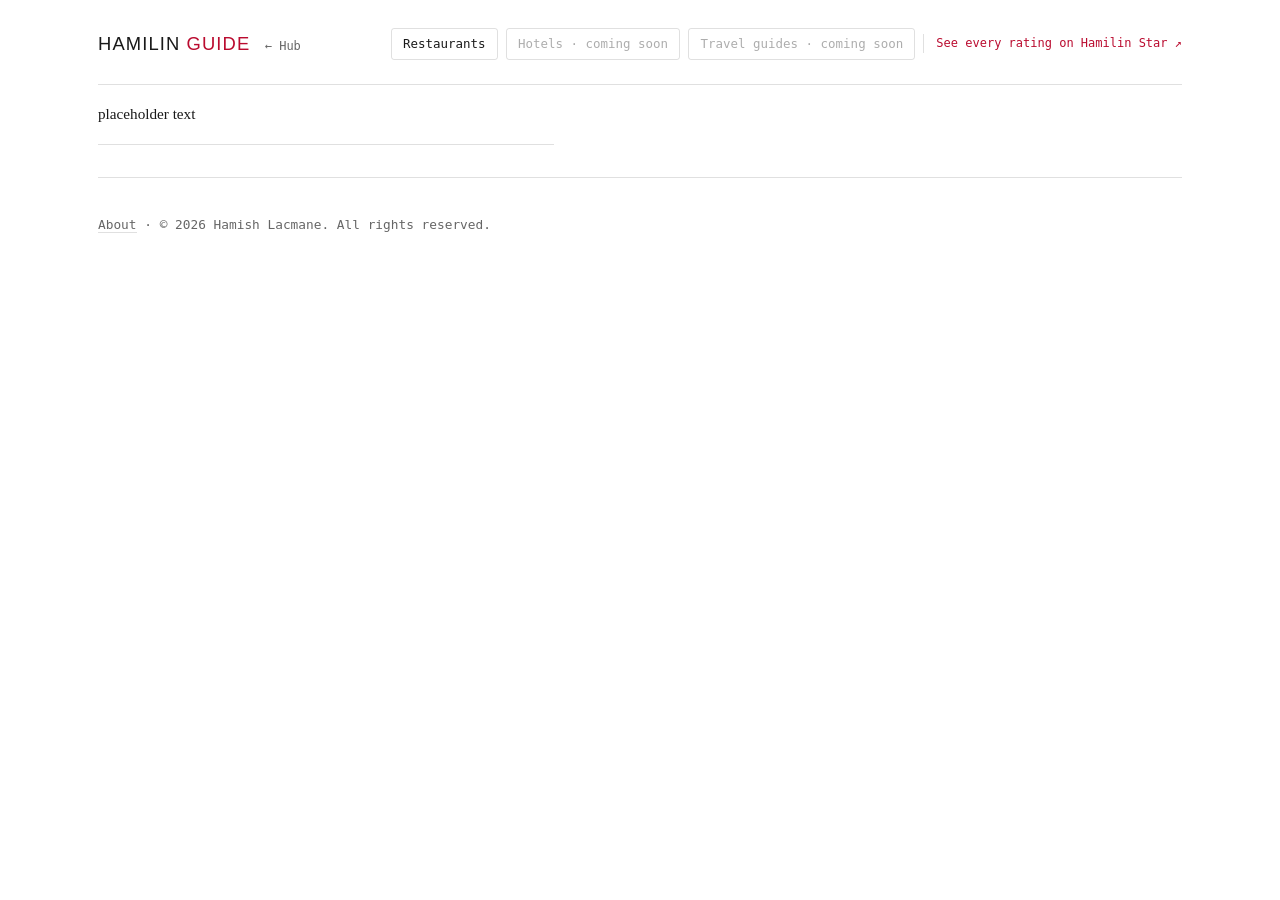
==== about/index.html @ 21ed9b07 "Real Guide Categories data, All section, About page, tile-height fix - data/guide.json replaces data" ====
<!doctype html>
<html lang="en">
<head>
<meta charset="utf-8">
<meta name="viewport" content="width=device-width, initial-scale=1">
<title>About — Hamilin Guide</title>
<meta name="description" content="About Hamilin Guide.">
<link rel="canonical" href="https://hamilinguide.com/about/">
<!-- Favicon: closed red book (📕) — nod to Michelin's own nickname, "The Red Guide".
     Undecided vs. open book (📖); may switch later. -->
<link rel="icon" href="data:image/svg+xml,<svg xmlns=%22http://www.w3.org/2000/svg%22 viewBox=%220 0 100 100%22><text y=%22.9em%22 font-size=%2290%22>%F0%9F%93%95</text></svg>">
<link rel="stylesheet" href="../styles.css">
</head>
<body>
<div class="page">

  <h1 class="sr-only">About Hamilin Guide</h1>

  <header class="topbar">
    <div class="topbar-brand">
      <div class="wordmark display"><a href="/">Hamilin <span class="accent">Guide</span></a></div>
      <nav class="crumbs">
        <a class="hub-link" href="https://hamilin.com">Hub</a>
      </nav>
    </div>
    <div class="nav-pills">
      <a class="nav-pill" href="/">Restaurants</a>
      <span class="nav-pill soon">Hotels · coming soon</span>
      <span class="nav-pill soon">Travel guides · coming soon</span>
      <a class="nav-star-link" href="https://hamilinstar.com" target="_blank" rel="noopener">See every rating on Hamilin Star ↗</a>
    </div>
  </header>

  <section class="guide-intro">
    <!-- TODO(Hamish): about copy — who you are, why this exists -->
    placeholder text
  </section>

  <footer>
    <p class="mono"><a href="/about/">About</a> · © 2026 Hamish Lacmane. All rights reserved.</p>
  </footer>

</div>
</body>
</html>
---- styles.css ----
/* ============================================================
   Hamilin Guide — fixed Michelin-parody palette.
   Unlike Hub, Guide does not switch palettes: it deliberately
   wears Michelin's own white/black/red on purpose. See README.
   ============================================================ */

:root {
  --paper: #FFFFFF;
  --paper-raised: #FAFAFA;
  --paper-sunken: #EEEEEE;
  --ink: #191919;
  --ink-soft: #666666;
  --ink-muted: #ADADAD;
  --hairline: rgba(0,0,0,0.12);
  --accent: #BA0B2F;
  --gold-bg: #D9BE6C;
  --gold-tint: #F0DA9A;
  --gold-ink: #6B4E00;
  --silver-bg: #C2C2C2;
  --silver-tint: #DCDCDC;
  --silver-ink: #45484B;
  --bronze-bg: #B25E2F;
  --bronze-tint: #E3B48C;
  --bronze-ink: #6B3612;
  --nostar-bg: #D69A9A;
  --nostar-tint: #E7B8B8;
  --nostar-ink: #7A1F1F;
  --cat-top_picks: #BA0B2F;
  --cat-gelato_guru: #6B8E5A;
  --cat-gone_but_not_forgotten: #9B9B93;
  --cat-desserts: #C2708A; /* dusty rose, first pass — not yet confirmed with Hamish */
}

* { box-sizing: border-box; }
html, body { margin: 0; }

body {
  background: var(--paper);
  color: var(--ink);
  font-family: Georgia, "Iowan Old Style", "Times New Roman", serif;
  line-height: 1.6;
}

.display {
  font-family: "Bahnschrift", "DIN Alternate", "Arial Narrow", sans-serif;
  font-weight: 700;
  font-variation-settings: "wght" 700, "wdth" 85;
  letter-spacing: 0.01em;
}
.mono {
  font-family: Consolas, "Cascadia Code", "SF Mono", ui-monospace, monospace;
  font-variant-numeric: tabular-nums;
}

.page { max-width: 1180px; margin: 0 auto; padding: 0 clamp(1.25rem, 4vw, 3rem) 4rem; }

/* ---------- header ---------- */
.topbar {
  display: flex;
  align-items: center;
  justify-content: space-between;
  gap: 1rem;
  padding: 1.75rem 0 1.5rem;
  border-bottom: 1px solid var(--hairline);
  flex-wrap: wrap;
}
.topbar-brand { display: flex; align-items: baseline; gap: 0.9rem; }
.wordmark {
  font-size: 1.15rem;
  letter-spacing: 0.06em;
  text-transform: uppercase;
  font-weight: 400;
  font-variation-settings: "wght" 400, "wdth" 85;
}
.wordmark a { color: inherit; text-decoration: none; }
.wordmark .accent { color: var(--accent); }

nav.crumbs {
  display: flex;
  gap: 1rem;
  font-family: Consolas, ui-monospace, monospace;
  font-size: 0.75rem;
}
nav.crumbs a { color: var(--ink-soft); text-decoration: none; }
nav.crumbs a:hover, nav.crumbs a:focus-visible { color: var(--accent); }
nav.crumbs .hub-link::before { content: "← "; }

footer {
  margin-top: 2rem;
  padding-top: 1.5rem;
  border-top: 1px solid var(--hairline);
  font-size: 0.8rem;
  color: var(--ink-soft);
}
footer a { color: var(--ink-soft); text-decoration: none; border-bottom: 1px solid var(--hairline); }
footer a:hover, footer a:focus-visible { color: var(--ink); border-color: var(--ink); }

/* ---------- restaurant guide nav pills ---------- */
.nav-pills { display: flex; gap: 0.5rem; align-items: center; flex-wrap: wrap; }
.nav-pill {
  font-family: Consolas, monospace;
  font-size: 0.78rem;
  border: 1px solid var(--hairline);
  border-radius: 3px;
  padding: 0.3rem 0.7rem;
  color: var(--ink);
  text-decoration: none;
}
.nav-pill.active { background: var(--accent); border-color: var(--accent); color: var(--paper); }
.nav-pill.soon { color: var(--ink-muted); border-color: var(--hairline); cursor: default; }
.nav-star-link {
  font-family: Consolas, monospace;
  font-size: 0.75rem;
  color: var(--accent);
  text-decoration: none;
  border-left: 1px solid var(--hairline);
  padding-left: 0.75rem;
}
.nav-star-link:hover, .nav-star-link:focus-visible { text-decoration: underline; }

/* ---------- intro text box ---------- */
.guide-intro {
  padding: 1.1rem 0;
  border-bottom: 1px solid var(--hairline);
  font-size: 0.95rem;
  color: var(--ink);
  max-width: 60ch;
}

/* ---------- filter bar ---------- */
.guide-filters {
  display: flex;
  flex-wrap: wrap;
  gap: 0.75rem;
  align-items: flex-start;
  padding: 1rem 0;
  border-bottom: 1px solid var(--hairline);
}
.guide-filters select {
  font-family: Consolas, monospace;
  font-size: 0.8rem;
  padding: 0.5rem 0.65rem;
  border: 1px solid var(--hairline);
  border-radius: 3px;
  background: var(--paper);
  color: var(--ink);
}
.min-stars-toggle {
  font-family: Consolas, monospace;
  font-size: 0.8rem;
  padding: 0.5rem 0.65rem;
  border: 1px solid var(--accent);
  border-radius: 3px;
  color: var(--accent);
  background: var(--paper);
  cursor: pointer;
}
.min-stars-panel {
  display: none;
  flex-basis: 100%;
  gap: 0.75rem;
  background: var(--paper-sunken);
  padding: 0.75rem 0.9rem;
  border-radius: 4px;
  flex-wrap: wrap;
}
.min-stars-panel.open { display: flex; }
.min-stars-field { display: flex; flex-direction: column; gap: 0.2rem; }
.min-stars-field label { font-family: Consolas, monospace; font-size: 0.68rem; color: var(--ink-soft); }
.min-stars-field input {
  width: 4.5rem;
  font-family: Consolas, monospace;
  font-size: 0.8rem;
  padding: 0.25rem 0.4rem;
  border: 1px solid var(--hairline);
  border-radius: 3px;
}

/* ---------- guide sections ---------- */
.guide-section { padding: 1.75rem 0; border-bottom: 1px solid var(--hairline); }
.guide-section:last-child { border-bottom: none; }
.guide-section h2 {
  font-family: "Bahnschrift", sans-serif;
  font-variation-settings: "wght" 600, "wdth" 90;
  font-size: 1.3rem;
  margin: 0 0 0.15rem;
}
.guide-section .section-desc { font-size: 0.85rem; color: var(--ink-soft); margin: 0 0 1rem; }
.guide-section .section-empty {
  font-family: Consolas, monospace;
  font-size: 0.8rem;
  color: var(--ink-muted);
  border: 1px dashed var(--hairline);
  border-radius: 6px;
  padding: 1rem;
  text-align: center;
}

/* ---------- restaurant card grid ---------- */
.card-grid {
  display: grid;
  grid-template-columns: repeat(auto-fill, minmax(190px, 1fr));
  gap: 0.9rem;
}
.rcard {
  display: flex;
  flex-direction: column;
  align-items: stretch;
  border: 1px solid var(--hairline);
  border-radius: 8px;
  overflow: hidden;
  background: var(--paper);
  text-align: left;
  cursor: pointer;
  font: inherit;
  color: inherit;
  padding: 0;
}
.rcard:hover, .rcard:focus-visible { border-color: var(--ink); }
.rcard-photo {
  height: 56px;
  background: var(--paper-sunken);
  display: flex;
  align-items: center;
  justify-content: center;
  color: var(--ink-muted);
  font-family: Consolas, monospace;
  font-size: 0.7rem;
}
.rcard-body { padding: 0.6rem 0.7rem; }
.star-badge { display: inline-flex; align-items: center; gap: 0.4rem; margin-bottom: 0.35rem; }
.star-badge .dot {
  width: 16px;
  height: 16px;
  border-radius: 50%;
  display: inline-flex;
  align-items: center;
  justify-content: center;
  font-size: 0.6rem;
  line-height: 1;
}
.star-badge .count { font-family: Consolas, monospace; font-size: 0.72rem; }
.rcard-name { font-family: "Bahnschrift", sans-serif; font-variation-settings: "wght" 600, "wdth" 90; font-size: 0.9rem; }
.rcard-status { font-family: Consolas, monospace; font-size: 0.68rem; color: var(--accent); margin-top: 0.2rem; }

/* ---------- modal ---------- */
.guide-modal-backdrop {
  position: fixed;
  inset: 0;
  background: rgba(0,0,0,0.5);
  display: none;
  align-items: center;
  justify-content: center;
  padding: 1.5rem;
  z-index: 10;
}
.guide-modal-backdrop.open { display: flex; }
.guide-modal {
  background: var(--paper);
  border-radius: 10px;
  max-width: 380px;
  width: 100%;
  max-height: 88vh;
  overflow-y: auto;
}
.guide-modal-photo {
  height: 90px;
  background: var(--paper-sunken);
  display: flex;
  align-items: center;
  justify-content: center;
  color: var(--ink-muted);
  font-family: Consolas, monospace;
  font-size: 0.72rem;
}
.guide-modal-body { padding: 1rem 1.15rem 1.25rem; position: relative; }
.guide-modal-close {
  position: absolute;
  top: 0.6rem;
  right: 0.7rem;
  background: none;
  border: none;
  font-size: 1.1rem;
  color: var(--ink-soft);
  cursor: pointer;
  line-height: 1;
}
.guide-modal-name { font-family: "Bahnschrift", sans-serif; font-variation-settings: "wght" 700, "wdth" 88; font-size: 1.15rem; margin: 0.3rem 0 0.1rem; }
.guide-modal-loc { font-size: 0.8rem; color: var(--ink-soft); margin-bottom: 0.15rem; }
.guide-modal-status { font-family: Consolas, monospace; font-size: 0.72rem; color: var(--accent); margin-bottom: 0.5rem; }
.guide-modal-category {
  display: inline-block;
  background: var(--ink);
  color: var(--paper);
  font-family: Consolas, monospace;
  font-size: 0.68rem;
  padding: 0.25rem 0.6rem;
  border-radius: 3px;
  margin-bottom: 0.75rem;
}
.guide-modal-category.cat-top_picks { background: var(--cat-top_picks); color: var(--paper); }
.guide-modal-category.cat-gelato_guru { background: var(--cat-gelato_guru); color: var(--paper); }
.guide-modal-category.cat-gone_but_not_forgotten { background: var(--cat-gone_but_not_forgotten); color: var(--ink); }
.guide-modal-category.cat-desserts { background: var(--cat-desserts); color: var(--paper); }
.dish-list { display: flex; flex-direction: column; gap: 0.3rem; margin-bottom: 0.75rem; }
.dish-row { font-size: 0.8rem; padding: 0.35rem 0.6rem; border-radius: 4px; }
.guide-modal-comment { font-size: 0.85rem; line-height: 1.5; margin: 0 0 0.6rem; color: var(--ink); }
.guide-modal-tags { display: flex; gap: 0.35rem; flex-wrap: wrap; margin-bottom: 0.6rem; }
.guide-modal-tags span {
  font-family: Consolas, monospace;
  font-size: 0.68rem;
  border: 1px solid var(--hairline);
  border-radius: 3px;
  padding: 0.15rem 0.45rem;
}
.guide-modal-maps { font-family: Consolas, monospace; font-size: 0.78rem; color: var(--accent); text-decoration: none; }
.guide-modal-maps:hover { text-decoration: underline; }

.sr-only {
  position: absolute;
  width: 1px;
  height: 1px;
  padding: 0;
  margin: -1px;
  overflow: hidden;
  clip: rect(0, 0, 0, 0);
  white-space: nowrap;
  border: 0;
}
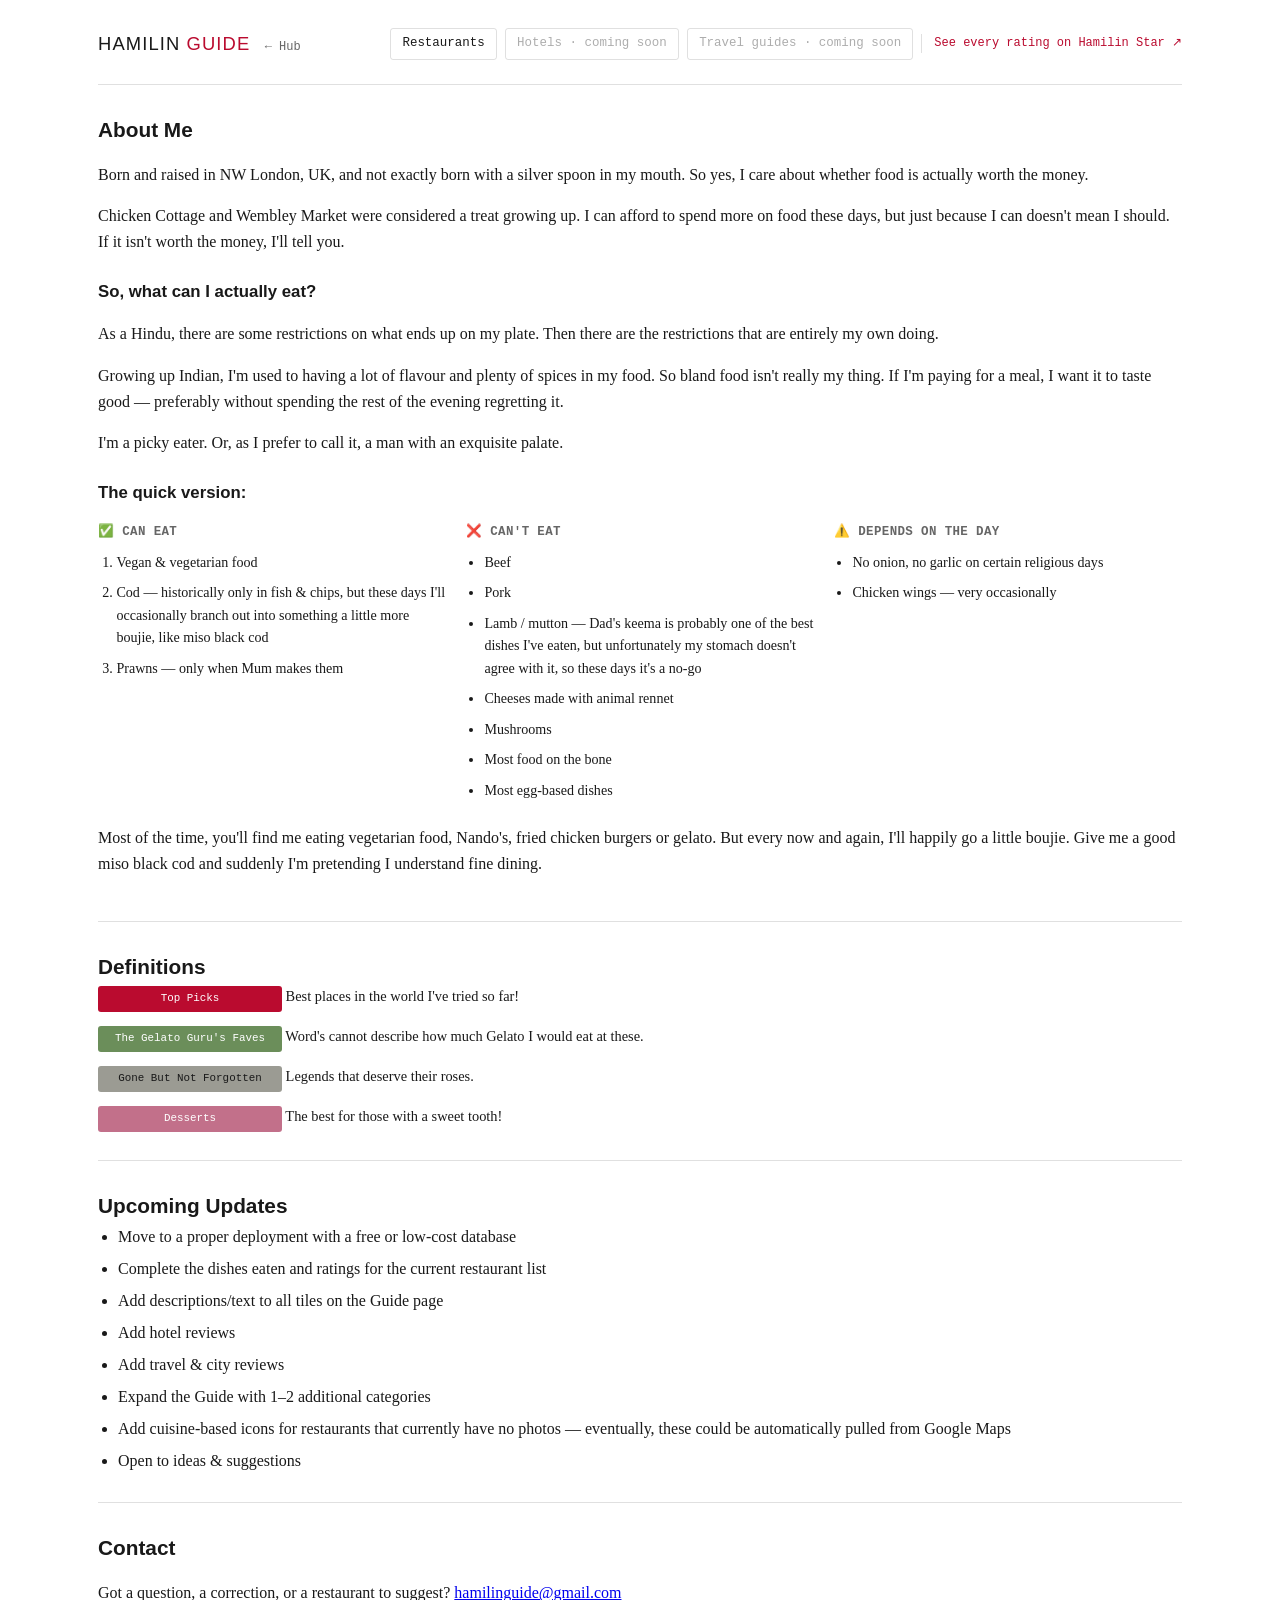
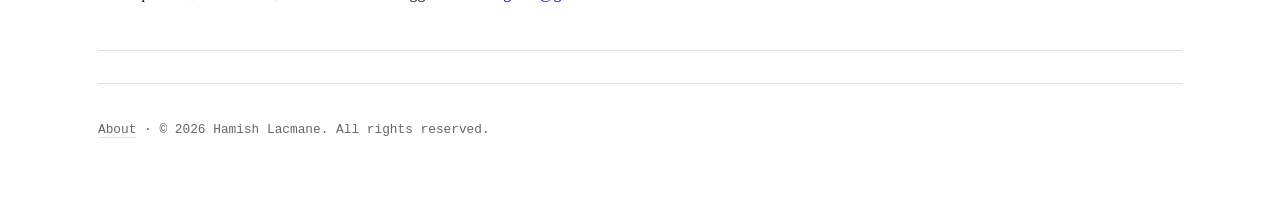
==== commit 3b62da3c: "About page, real section copy, and card-grid expand/collapse - New About page content: real bio/diet" ====
--- a/about/index.html
+++ b/about/index.html
@@ -31,9 +31,86 @@
     </div>
   </header>
 
-  <section class="guide-intro">
-    <!-- TODO(Hamish): about copy — who you are, why this exists -->
-    placeholder text
+  <section class="guide-section">
+    <h2>About Me</h2>
+    <p>Born and raised in NW London, UK, and not exactly born with a silver spoon in my mouth. So yes, I care about whether food is actually worth the money.</p>
+    <p>Chicken Cottage and Wembley Market were considered a treat growing up. I can afford to spend more on food these days, but just because I can doesn't mean I should. If it isn't worth the money, I'll tell you.</p>
+
+    <h3>So, what can I actually eat?</h3>
+    <p>As a Hindu, there are some restrictions on what ends up on my plate. Then there are the restrictions that are entirely my own doing.</p>
+    <p>Growing up Indian, I'm used to having a lot of flavour and plenty of spices in my food. So bland food isn't really my thing. If I'm paying for a meal, I want it to taste good — preferably without spending the rest of the evening regretting it.</p>
+    <p>I'm a picky eater. Or, as I prefer to call it, a man with an exquisite palate.</p>
+
+    <h3>The quick version:</h3>
+    <div class="eat-lists">
+      <div class="eat-list eat-can">
+        <h4>✅ Can eat</h4>
+        <ol>
+          <li>Vegan &amp; vegetarian food</li>
+          <li>Cod — historically only in fish &amp; chips, but these days I'll occasionally branch out into something a little more boujie, like miso black cod</li>
+          <li>Prawns — only when Mum makes them</li>
+        </ol>
+      </div>
+      <div class="eat-list eat-cannot">
+        <h4>❌ Can't eat</h4>
+        <ul>
+          <li>Beef</li>
+          <li>Pork</li>
+          <li>Lamb / mutton — Dad's keema is probably one of the best dishes I've eaten, but unfortunately my stomach doesn't agree with it, so these days it's a no-go</li>
+          <li>Cheeses made with animal rennet</li>
+          <li>Mushrooms</li>
+          <li>Most food on the bone</li>
+          <li>Most egg-based dishes</li>
+        </ul>
+      </div>
+      <div class="eat-list eat-depends">
+        <h4>⚠️ Depends on the day</h4>
+        <ul>
+          <li>No onion, no garlic on certain religious days</li>
+          <li>Chicken wings — very occasionally</li>
+        </ul>
+      </div>
+    </div>
+
+    <p>Most of the time, you'll find me eating vegetarian food, Nando's, fried chicken burgers or gelato. But every now and again, I'll happily go a little boujie. Give me a good miso black cod and suddenly I'm pretending I understand fine dining.</p>
+  </section>
+
+  <section class="guide-section">
+    <h2>Definitions</h2>
+    <!-- TODO(Hamish): real definitions for each guide category — flagged in the placeholder text below, ask if any of these aren't clear -->
+    <div class="category-defs">
+      <div class="category-def">
+        <span class="guide-modal-category cat-top_picks">Top Picks</span> Best places in the world I've tried so far!
+      </div>
+      <div class="category-def">
+        <span class="guide-modal-category cat-gelato_guru">The Gelato Guru's Faves</span> Word's cannot describe how much Gelato I would eat at these.
+      </div>
+      <div class="category-def">
+        <span class="guide-modal-category cat-gone_but_not_forgotten">Gone But Not Forgotten</span> Legends that deserve their roses.
+      </div>
+      <div class="category-def">
+        <span class="guide-modal-category cat-desserts">Desserts</span> The best for those with a sweet tooth!
+      </div>
+    </div>
+  </section>
+
+  <section class="guide-section">
+    <h2>Upcoming Updates</h2>
+    <ul class="upcoming-list">
+      <li>Move to a proper deployment with a free or low-cost database</li>
+      <li>Complete the dishes eaten and ratings for the current restaurant list</li>
+      <li>Add descriptions/text to all tiles on the Guide page</li>
+      <li>Add hotel reviews</li>
+      <li>Add travel &amp; city reviews</li>
+      <li>Expand the Guide with 1–2 additional categories</li>
+      <li>Add cuisine-based icons for restaurants that currently have no photos — eventually, these could be automatically pulled from Google Maps</li>
+      <li>Open to ideas &amp; suggestions</li>
+    </ul>
+  </section>
+
+  <section class="guide-section">
+    <h2>Contact</h2>
+    <p>Got a question, a correction, or a restaurant to suggest? <a href="mailto:hamilinguide@gmail.com">hamilinguide@gmail.com</a></p>
   </section>
 
   <footer>
--- a/styles.css
+++ b/styles.css
@@ -124,7 +124,6 @@
   border-bottom: 1px solid var(--hairline);
   font-size: 0.95rem;
   color: var(--ink);
-  max-width: 60ch;
 }
 
 /* ---------- filter bar ---------- */
@@ -186,6 +185,42 @@
   margin: 0 0 0.15rem;
 }
 .guide-section .section-desc { font-size: 0.85rem; color: var(--ink-soft); margin: 0 0 1rem; }
+.upcoming-list { margin: 0; padding-left: 1.25rem; }
+.upcoming-list li { margin-bottom: 0.4rem; }
+.upcoming-list li:last-child { margin-bottom: 0; }
+
+.guide-section h3 {
+  font-family: "Bahnschrift", sans-serif;
+  font-variation-settings: "wght" 600, "wdth" 90;
+  font-size: 1.05rem;
+  margin: 1.5rem 0 0.5rem;
+}
+.guide-section h3:first-child { margin-top: 0; }
+.eat-lists {
+  display: grid;
+  grid-template-columns: repeat(auto-fit, minmax(200px, 1fr));
+  gap: 1.25rem;
+  margin: 1rem 0 1.5rem;
+}
+.eat-list h4 {
+  font-family: Consolas, monospace;
+  font-size: 0.78rem;
+  letter-spacing: 0.03em;
+  text-transform: uppercase;
+  color: var(--ink-soft);
+  margin: 0 0 0.5rem;
+}
+.eat-list ul, .eat-list ol {
+  margin: 0;
+  padding-left: 1.15rem;
+  font-size: 0.88rem;
+}
+.eat-list li { margin-bottom: 0.5rem; }
+.eat-list li:last-child { margin-bottom: 0; }
+
+.category-defs { display: flex; flex-direction: column; gap: 0.85rem; }
+.category-def { font-size: 0.9rem; }
+.category-def .guide-modal-category { width: 11.5rem; text-align: center; margin-bottom: 0; }
 .guide-section .section-empty {
   font-family: Consolas, monospace;
   font-size: 0.8rem;
@@ -217,6 +252,20 @@
   padding: 0;
 }
 .rcard:hover, .rcard:focus-visible { border-color: var(--ink); }
+.section-toggle {
+  grid-column: 1 / -1;
+  justify-self: center;
+  margin-top: 0.4rem;
+  font-family: Consolas, monospace;
+  font-size: 0.78rem;
+  padding: 0.45rem 1rem;
+  border: 1px solid var(--accent);
+  border-radius: 3px;
+  color: var(--accent);
+  background: var(--paper);
+  cursor: pointer;
+}
+.section-toggle:hover, .section-toggle:focus-visible { background: var(--accent); color: var(--paper); }
 .rcard-photo {
   height: 56px;
   background: var(--paper-sunken);
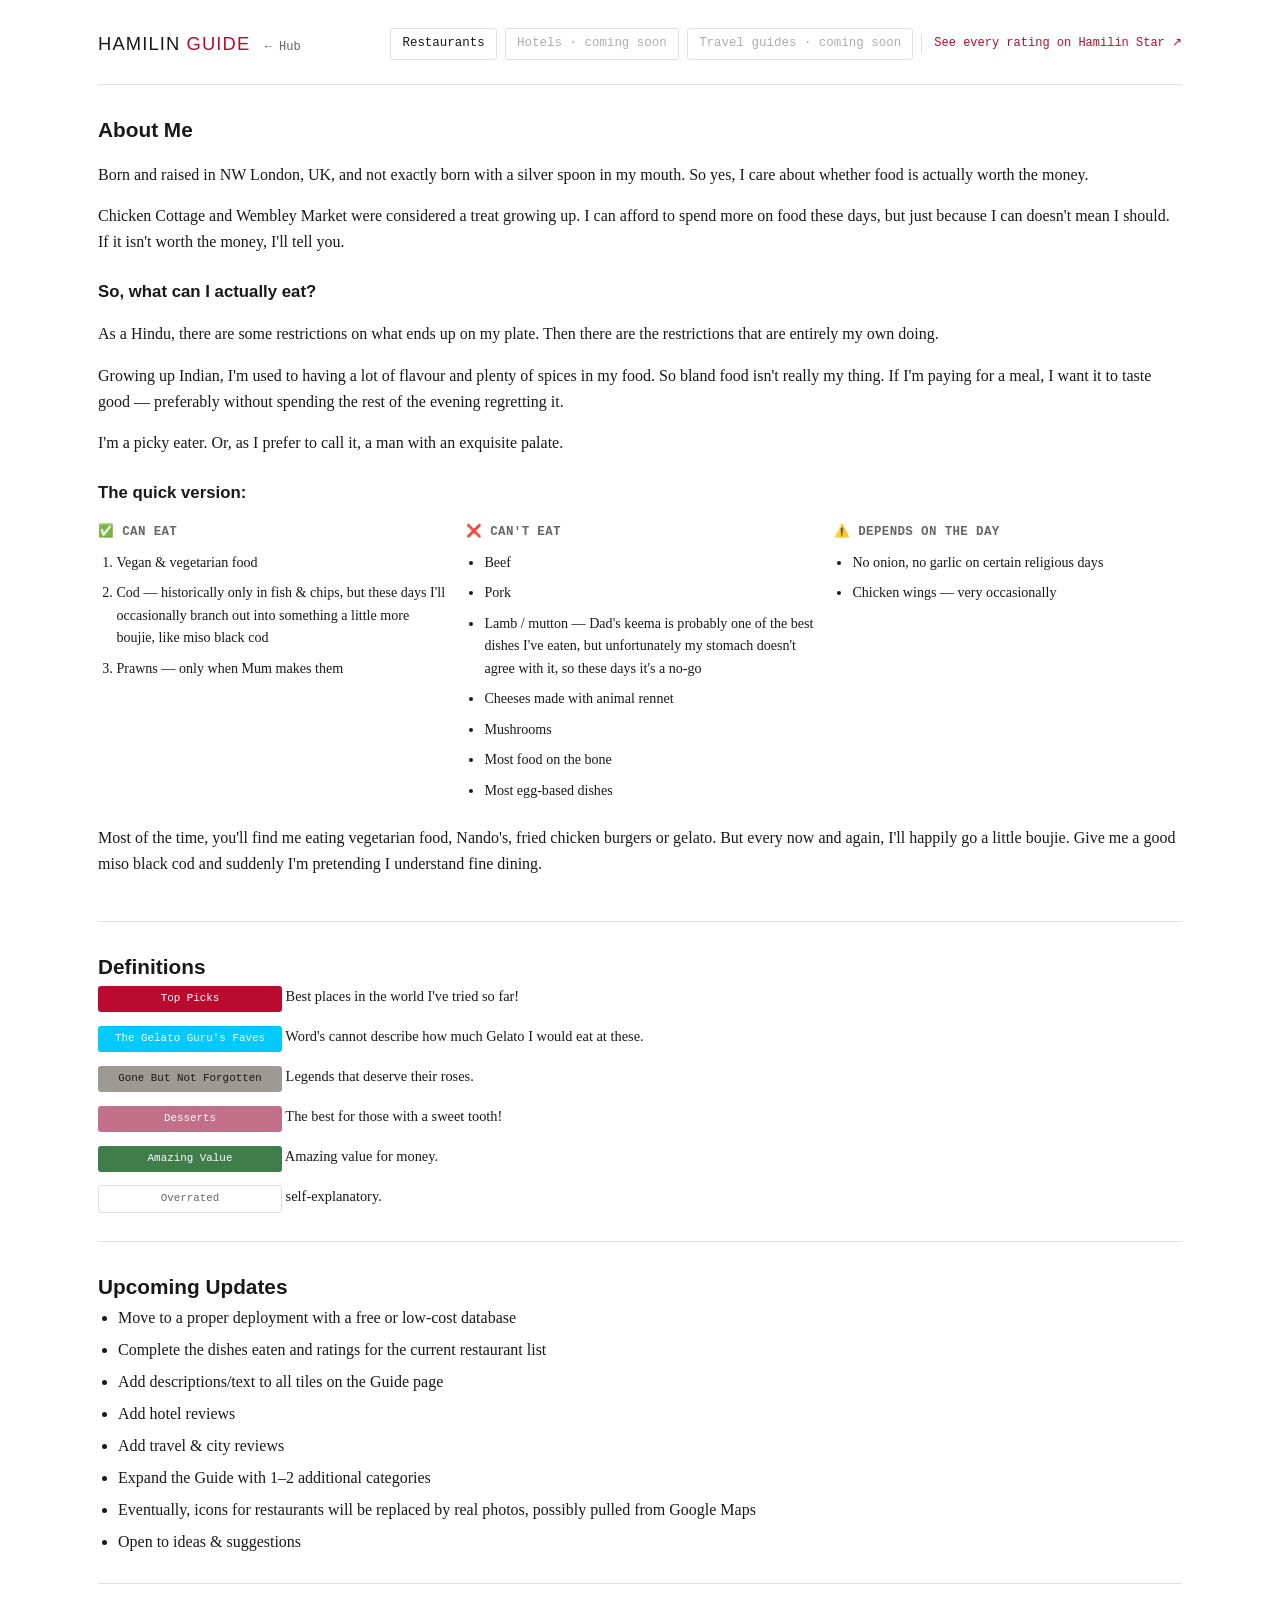
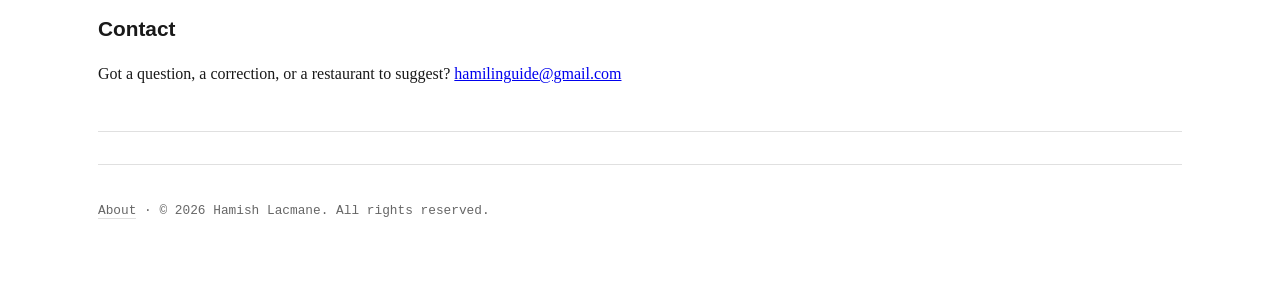
==== commit d64532ef: "About page: add Amazing Value/Overrated definitions, fix icon copy Category definitions now cover al" ====
--- a/about/index.html
+++ b/about/index.html
@@ -91,6 +91,12 @@
       <div class="category-def">
         <span class="guide-modal-category cat-desserts">Desserts</span> The best for those with a sweet tooth!
       </div>
+      <div class="category-def">
+        <span class="guide-modal-category cat-amazing_value">Amazing Value</span> Amazing value for money.
+      </div>
+      <div class="category-def">
+        <span class="guide-modal-category cat-overrated">Overrated</span> self-explanatory.
+      </div>
     </div>
   </section>
 
@@ -103,7 +109,7 @@
       <li>Add hotel reviews</li>
       <li>Add travel &amp; city reviews</li>
       <li>Expand the Guide with 1–2 additional categories</li>
-      <li>Add cuisine-based icons for restaurants that currently have no photos — eventually, these could be automatically pulled from Google Maps</li>
+      <li>Eventually, icons for restaurants will be replaced by real photos, possibly pulled from Google Maps</li>
       <li>Open to ideas &amp; suggestions</li>
     </ul>
   </section>
--- a/styles.css
+++ b/styles.css
@@ -26,9 +26,12 @@
   --nostar-tint: #E7B8B8;
   --nostar-ink: #7A1F1F;
   --cat-top_picks: #BA0B2F;
-  --cat-gelato_guru: #6B8E5A;
+  --cat-gelato_guru: #03cafc; /* trying another cyan 2026-08-19, exploratory per Hamish — was #3B6EA5, then #00e5ff */
   --cat-gone_but_not_forgotten: #9B9B93;
   --cat-desserts: #C2708A; /* dusty rose, first pass — not yet confirmed with Hamish */
+  --cat-amazing_value: #3F7D4B; /* green, requested 2026-08-18 */
+  /* Overrated deliberately has no colour token — its badge uses the
+     transparent/hairline/ink-soft no-star treatment instead, see below. */
 }
 
 * { box-sizing: border-box; }
@@ -276,6 +279,7 @@
   font-family: Consolas, monospace;
   font-size: 0.7rem;
 }
+.rcard-photo .rphoto-icon { width: 28px; height: 28px; color: var(--ink-soft); }
 .rcard-body { padding: 0.6rem 0.7rem; }
 .star-badge { display: inline-flex; align-items: center; gap: 0.4rem; margin-bottom: 0.35rem; }
 .star-badge .dot {
@@ -288,6 +292,7 @@
   font-size: 0.6rem;
   line-height: 1;
 }
+.star-badge .dot.no-star { background: transparent; border: 1px solid var(--hairline); color: var(--ink-soft); }
 .star-badge .count { font-family: Consolas, monospace; font-size: 0.72rem; }
 .rcard-name { font-family: "Bahnschrift", sans-serif; font-variation-settings: "wght" 600, "wdth" 90; font-size: 0.9rem; }
 .rcard-status { font-family: Consolas, monospace; font-size: 0.68rem; color: var(--accent); margin-top: 0.2rem; }
@@ -322,6 +327,7 @@
   font-family: Consolas, monospace;
   font-size: 0.72rem;
 }
+.guide-modal-photo .rphoto-icon { width: 40px; height: 40px; color: var(--ink-soft); }
 .guide-modal-body { padding: 1rem 1.15rem 1.25rem; position: relative; }
 .guide-modal-close {
   position: absolute;
@@ -351,8 +357,14 @@
 .guide-modal-category.cat-gelato_guru { background: var(--cat-gelato_guru); color: var(--paper); }
 .guide-modal-category.cat-gone_but_not_forgotten { background: var(--cat-gone_but_not_forgotten); color: var(--ink); }
 .guide-modal-category.cat-desserts { background: var(--cat-desserts); color: var(--paper); }
+.guide-modal-category.cat-amazing_value { background: var(--cat-amazing_value); color: var(--paper); }
+/* Overrated: transparent everywhere, matching the No Star dish-row
+   treatment — reads as "not endorsed" rather than carrying its own
+   colour identity like the other categories. Requested 2026-08-18. */
+.guide-modal-category.cat-overrated { background: transparent; border: 1px solid var(--hairline); color: var(--ink-soft); }
 .dish-list { display: flex; flex-direction: column; gap: 0.3rem; margin-bottom: 0.75rem; }
 .dish-row { font-size: 0.8rem; padding: 0.35rem 0.6rem; border-radius: 4px; }
+.dish-row.no-star { background: transparent; border: 1px solid var(--hairline); color: var(--ink-soft); }
 .guide-modal-comment { font-size: 0.85rem; line-height: 1.5; margin: 0 0 0.6rem; color: var(--ink); }
 .guide-modal-tags { display: flex; gap: 0.35rem; flex-wrap: wrap; margin-bottom: 0.6rem; }
 .guide-modal-tags span {
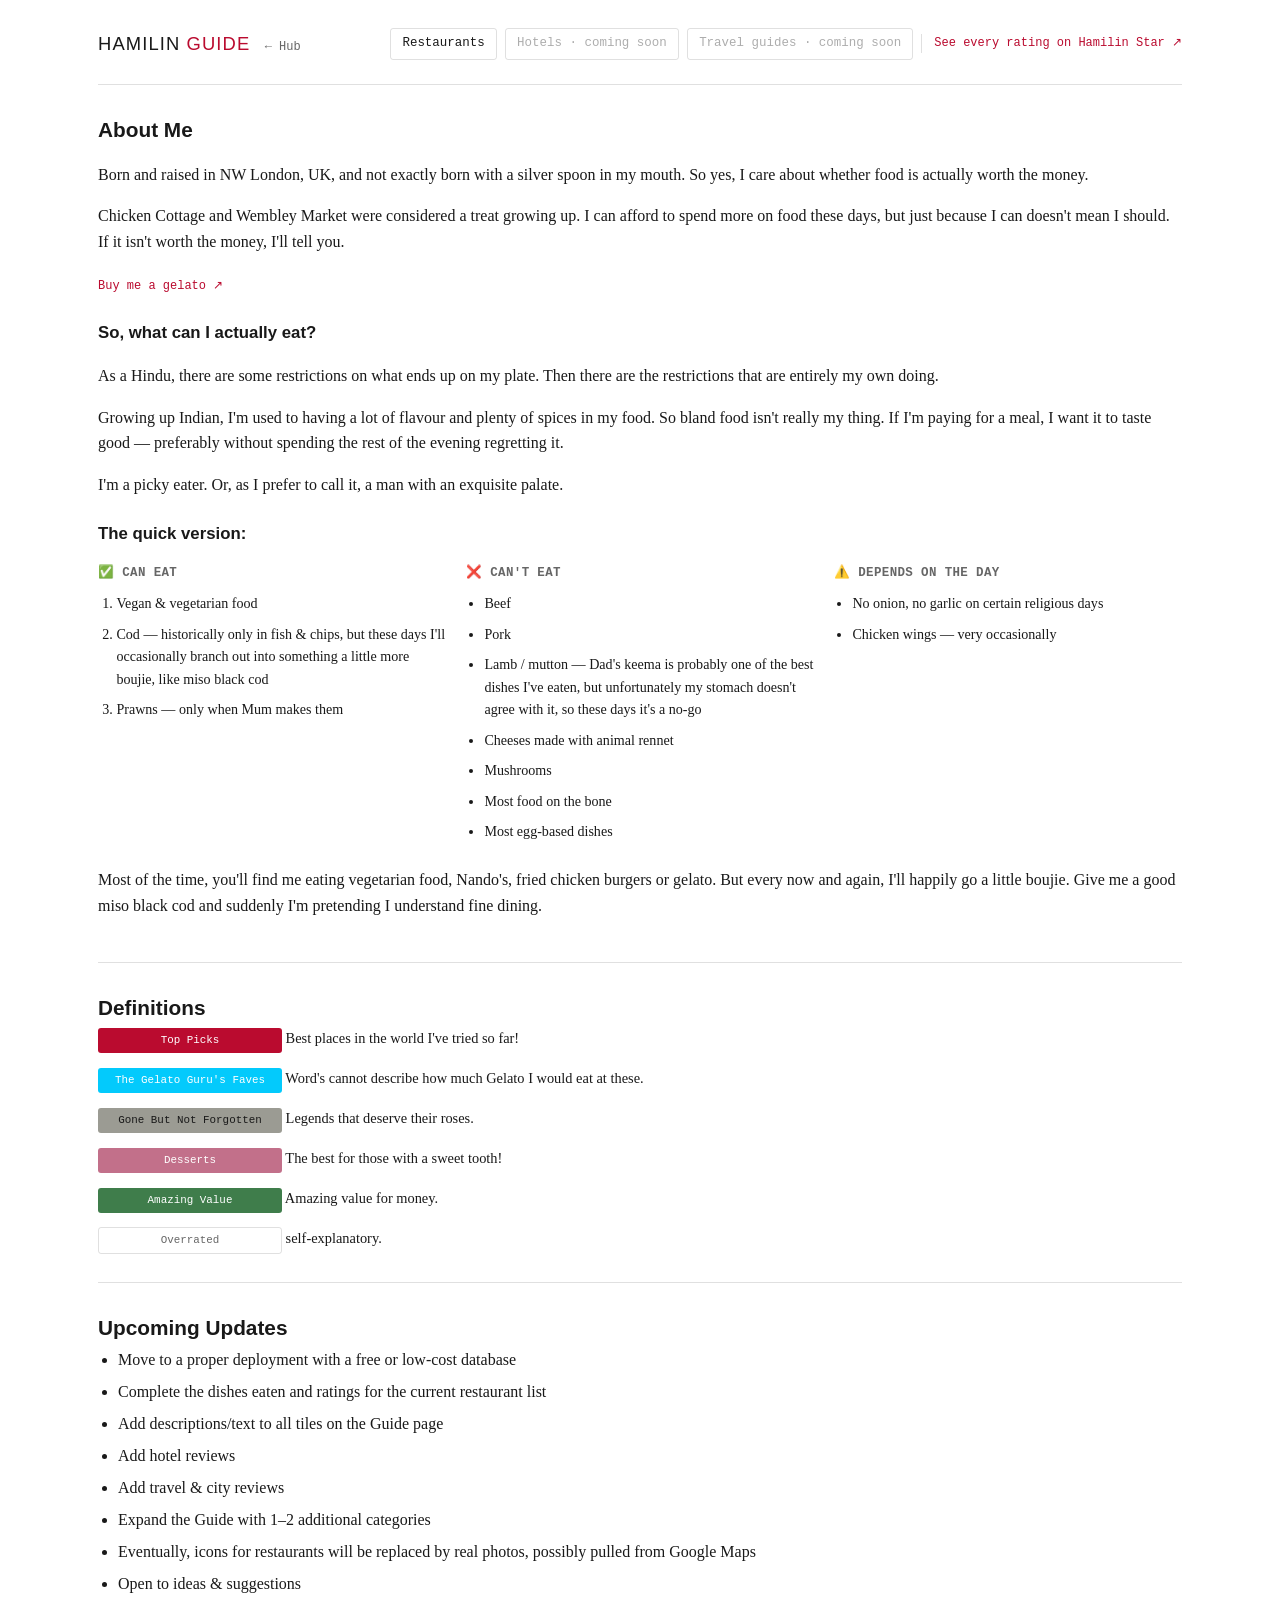
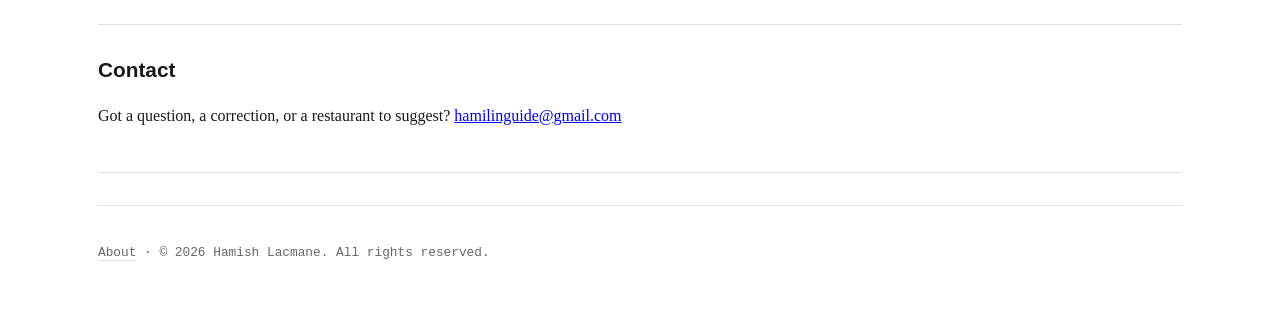
==== commit 40083072: "Add 'Buy me a gelato' support link + fix stale cyan colour note in CLAUDE.md Link (https://www.paypa" ====
--- a/about/index.html
+++ b/about/index.html
@@ -35,6 +35,7 @@
     <h2>About Me</h2>
     <p>Born and raised in NW London, UK, and not exactly born with a silver spoon in my mouth. So yes, I care about whether food is actually worth the money.</p>
     <p>Chicken Cottage and Wembley Market were considered a treat growing up. I can afford to spend more on food these days, but just because I can doesn't mean I should. If it isn't worth the money, I'll tell you.</p>
+    <a class="support-link" href="https://www.paypal.com/paypalme/hamishlacmane/5" target="_blank" rel="noopener">Buy me a gelato ↗</a>
 
     <h3>So, what can I actually eat?</h3>
     <p>As a Hindu, there are some restrictions on what ends up on my plate. Then there are the restrictions that are entirely my own doing.</p>
--- a/styles.css
+++ b/styles.css
@@ -121,6 +121,20 @@
 }
 .nav-star-link:hover, .nav-star-link:focus-visible { text-decoration: underline; }
 
+/* "Buy me a gelato" support link — same accent/monospace/arrow treatment
+   as .nav-star-link (the site's established "outbound action" pattern),
+   just without the border-left divider since it isn't sitting next to
+   the nav-pills. Used on the About page and next to the Gelato Guru's
+   Faves heading (added 2026-08-19, Hamish's placement choice). */
+.support-link {
+  font-family: Consolas, monospace;
+  font-size: 0.75rem;
+  color: var(--accent);
+  text-decoration: none;
+}
+.support-link:hover, .support-link:focus-visible { text-decoration: underline; }
+.guide-section h2 .support-link { margin-left: 0.6rem; vertical-align: middle; }
+
 /* ---------- intro text box ---------- */
 .guide-intro {
   padding: 1.1rem 0;
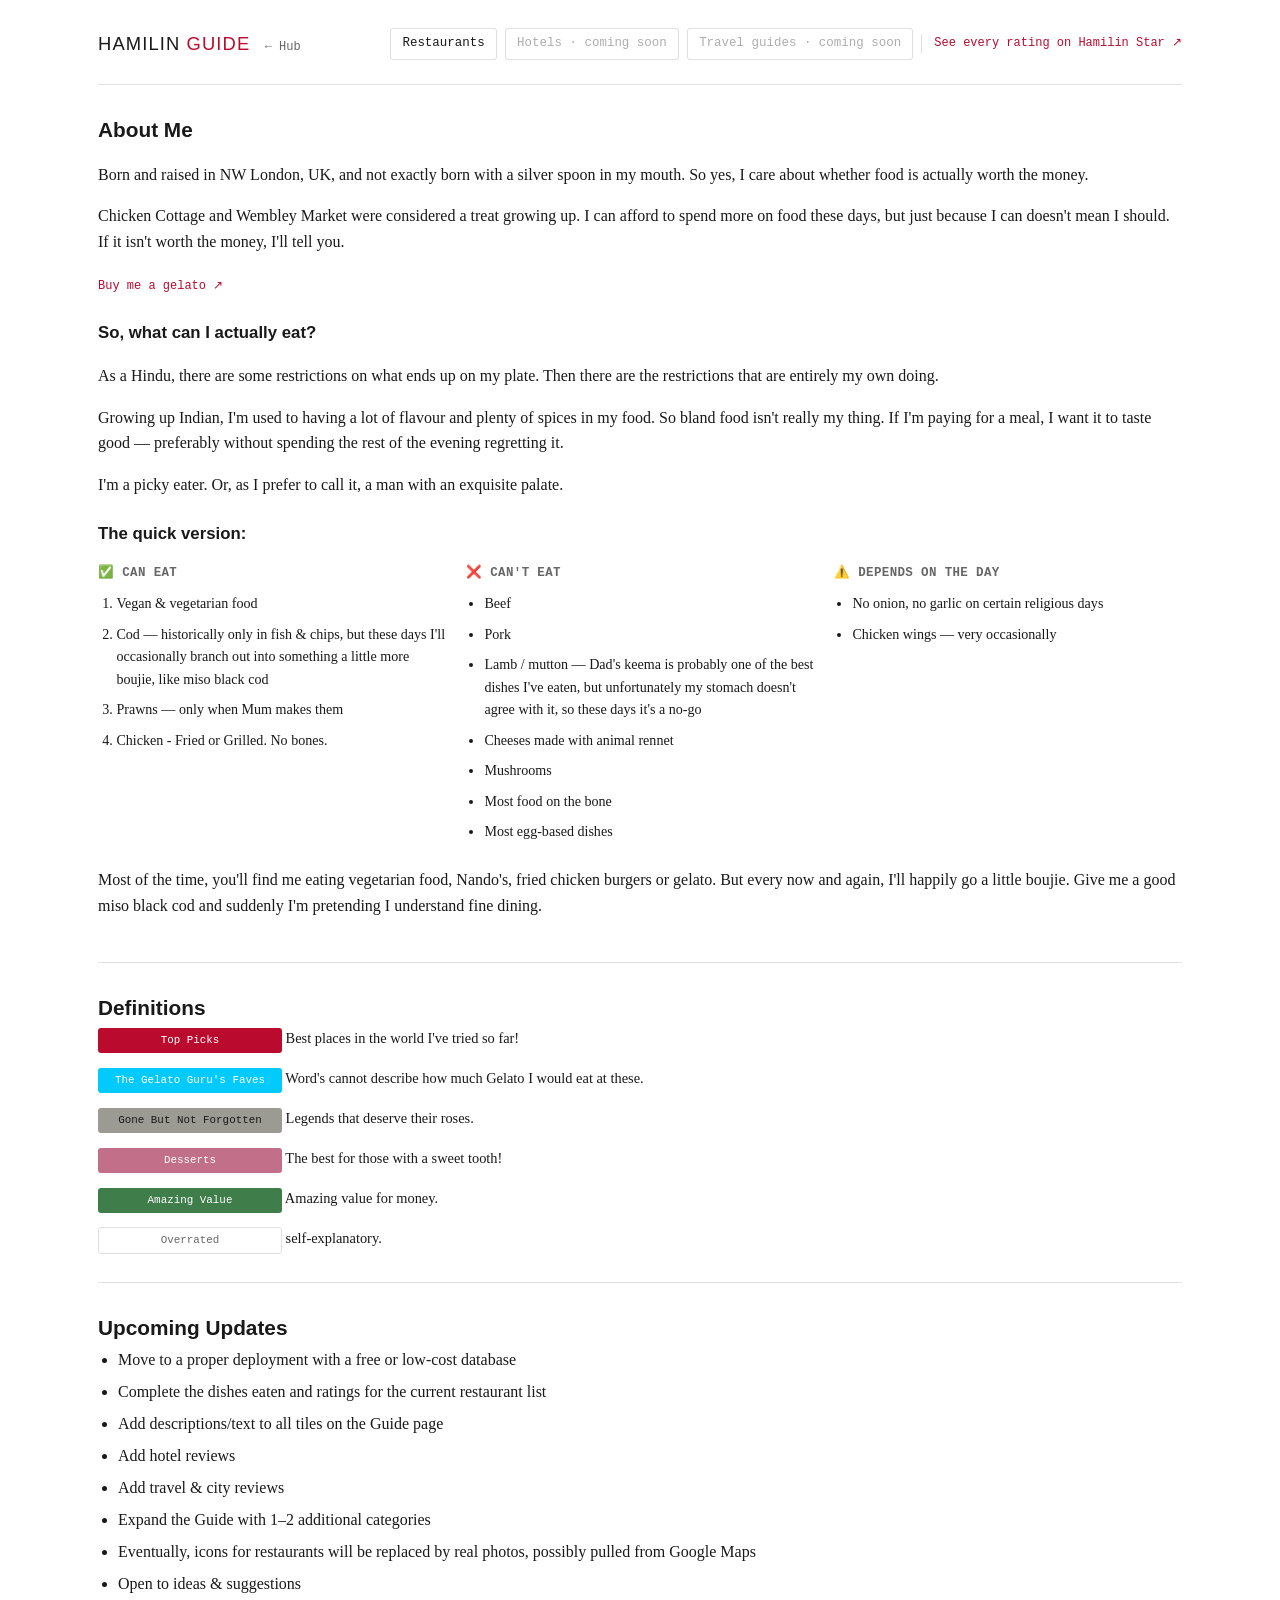
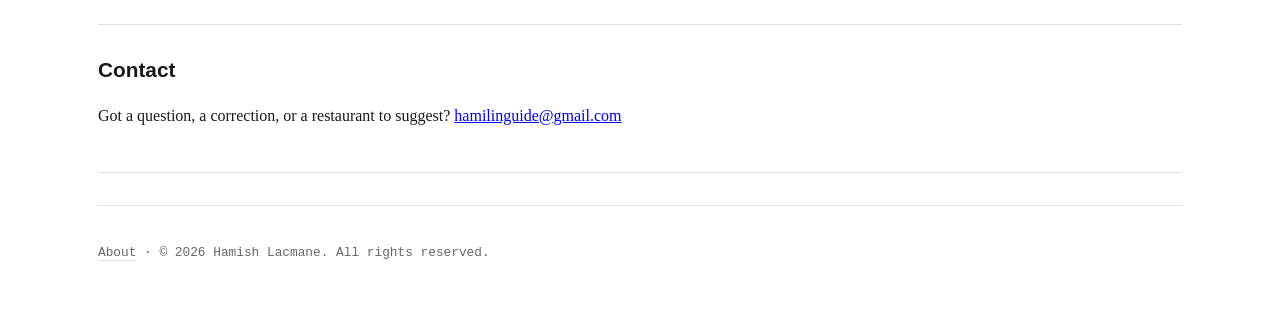
==== commit 1b495c51: "Add About page link to homepage intro, tweak About's Can Eat wording - Homepage intro now links to t" ====
--- a/about/index.html
+++ b/about/index.html
@@ -50,6 +50,7 @@
           <li>Vegan &amp; vegetarian food</li>
           <li>Cod — historically only in fish &amp; chips, but these days I'll occasionally branch out into something a little more boujie, like miso black cod</li>
           <li>Prawns — only when Mum makes them</li>
+          <li>Chicken - Fried or Grilled. No bones.</li>
         </ol>
       </div>
       <div class="eat-list eat-cannot">
--- a/styles.css
+++ b/styles.css
@@ -142,6 +142,10 @@
   font-size: 0.95rem;
   color: var(--ink);
 }
+.guide-intro p { margin: 0 0 0.6rem; }
+.guide-intro p:last-child { margin-bottom: 0; }
+.guide-intro a { color: var(--accent); text-decoration: none; }
+.guide-intro a:hover, .guide-intro a:focus-visible { text-decoration: underline; }
 
 /* ---------- filter bar ---------- */
 .guide-filters {
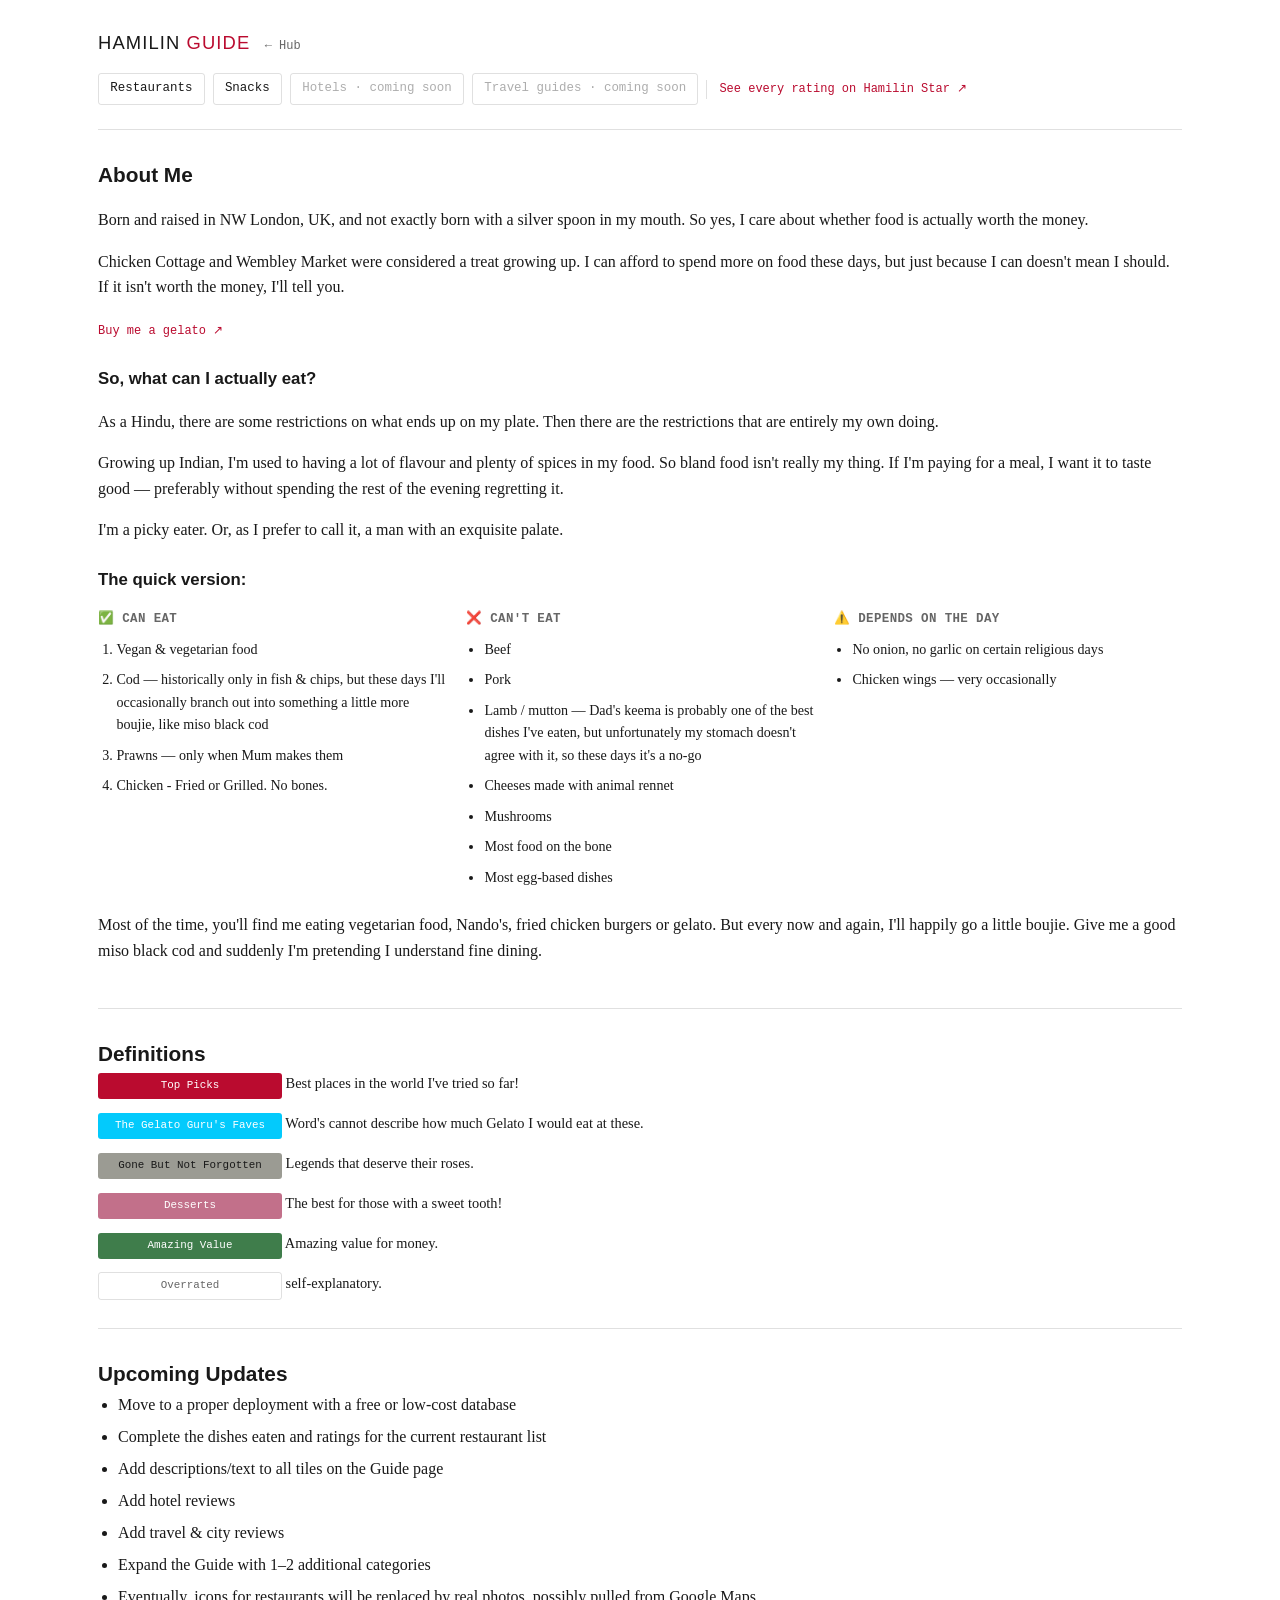
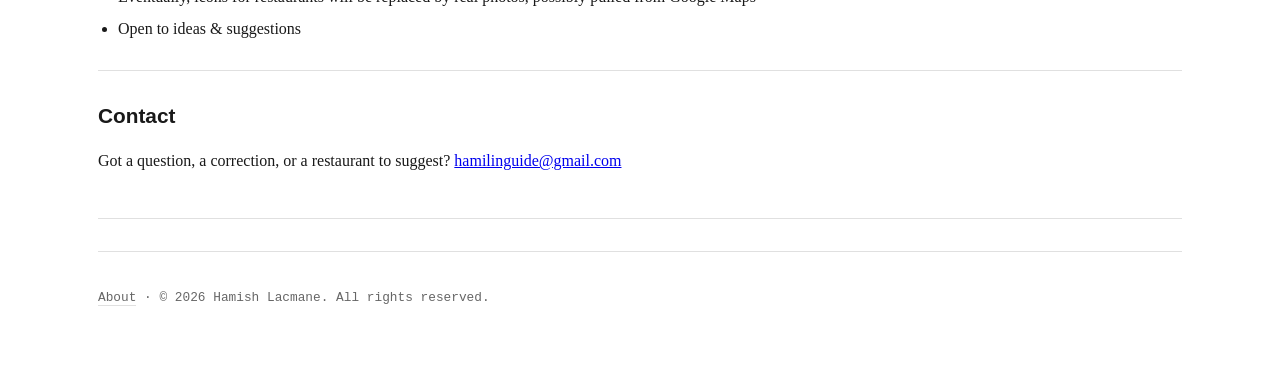
==== commit 4a2e0bc4: "Add Snacks page and nav tab; data refresh (Nov restaurant visits, 44 Guide snacks); Worth a Try sect" ====
--- a/about/index.html
+++ b/about/index.html
@@ -25,6 +25,7 @@
     </div>
     <div class="nav-pills">
       <a class="nav-pill" href="/">Restaurants</a>
+      <a class="nav-pill" href="/snacks/">Snacks</a>
       <span class="nav-pill soon">Hotels · coming soon</span>
       <span class="nav-pill soon">Travel guides · coming soon</span>
       <a class="nav-star-link" href="https://hamilinstar.com" target="_blank" rel="noopener">See every rating on Hamilin Star ↗</a>
@@ -35,7 +36,7 @@
     <h2>About Me</h2>
     <p>Born and raised in NW London, UK, and not exactly born with a silver spoon in my mouth. So yes, I care about whether food is actually worth the money.</p>
     <p>Chicken Cottage and Wembley Market were considered a treat growing up. I can afford to spend more on food these days, but just because I can doesn't mean I should. If it isn't worth the money, I'll tell you.</p>
-    <a class="support-link" href="https://www.paypal.com/paypalme/hamishlacmane/5" target="_blank" rel="noopener">Buy me a gelato ↗</a>
+    <a class="support-link" href="https://buymeacoffee.com/hamilingui6" target="_blank" rel="noopener">Buy me a gelato ↗</a>
 
     <h3>So, what can I actually eat?</h3>
     <p>As a Hindu, there are some restrictions on what ends up on my plate. Then there are the restrictions that are entirely my own doing.</p>
--- a/styles.css
+++ b/styles.css
@@ -26,6 +26,7 @@
   --nostar-tint: #E7B8B8;
   --nostar-ink: #7A1F1F;
   --cat-top_picks: #BA0B2F;
+  --cat-worth_a_try: #7A4FA3; /* purple, chosen by Hamish 'for now' 2026-11-19 (silver was the alternative) */
   --cat-gelato_guru: #03cafc; /* trying another cyan 2026-08-19, exploratory per Hamish — was #3B6EA5, then #00e5ff */
   --cat-gone_but_not_forgotten: #9B9B93;
   --cat-desserts: #C2708A; /* dusty rose, first pass — not yet confirmed with Hamish */
@@ -166,6 +167,9 @@
   color: var(--ink);
 }
 .min-stars-toggle {
+  display: flex;
+  align-items: center;
+  gap: 0.5rem;
   font-family: Consolas, monospace;
   font-size: 0.8rem;
   padding: 0.5rem 0.65rem;
@@ -195,6 +199,81 @@
   border: 1px solid var(--hairline);
   border-radius: 3px;
 }
+
+/* ---- multi-select dropdown (Country/City/Cuisine — added 2026-08-30,
+   same widget as HamilinStar). Search box + checkbox list in a floating
+   panel, same visual language as this bar's own <select>s used to have. */
+.msel { position: relative; flex: 0 1 auto; }
+.msel-btn {
+  display: flex;
+  align-items: center;
+  gap: 0.5rem;
+  font-family: Consolas, monospace;
+  font-size: 0.8rem;
+  color: var(--ink);
+  background: var(--paper);
+  border: 1px solid var(--hairline);
+  border-radius: 3px;
+  padding: 0.5rem 0.65rem;
+  cursor: pointer;
+  max-width: 14rem;
+}
+.msel-btn-label { min-width: 0; overflow: hidden; text-overflow: ellipsis; white-space: nowrap; }
+/* Plain outlined chevron (not a solid triangle) — closer to a native
+   <select> arrow's look than a filled glyph (2026-08-30). */
+.msel-btn-arrow {
+  flex-shrink: 0;
+  width: 10px;
+  height: 6px;
+  background-image: url("data:image/svg+xml,%3Csvg xmlns='http://www.w3.org/2000/svg' width='10' height='6' viewBox='0 0 10 6'%3E%3Cpath d='M1 1L5 5L9 1' stroke='%23666666' stroke-width='1.4' fill='none' stroke-linecap='round' stroke-linejoin='round'/%3E%3C/svg%3E");
+  background-repeat: no-repeat;
+  background-size: 10px 6px;
+}
+.msel-btn.msel-active { border-color: var(--accent); color: var(--accent); font-weight: 600; }
+/* Min stars is always accent-red bordered (not just when active, unlike
+   the other msel buttons) — its arrow should match that red rather than
+   sit grey against a red box (2026-08-30). Same chevron shape/size, just
+   baked with --accent's hex instead of --ink-soft's, since a background-
+   image SVG can't reference a CSS variable directly. */
+.min-stars-toggle .msel-btn-arrow {
+  background-image: url("data:image/svg+xml,%3Csvg xmlns='http://www.w3.org/2000/svg' width='10' height='6' viewBox='0 0 10 6'%3E%3Cpath d='M1 1L5 5L9 1' stroke='%23BA0B2F' stroke-width='1.4' fill='none' stroke-linecap='round' stroke-linejoin='round'/%3E%3C/svg%3E");
+}
+.msel-panel {
+  position: absolute;
+  top: calc(100% + 0.3rem);
+  left: 0;
+  z-index: 20;
+  min-width: 14rem;
+  max-width: 20rem;
+  background: var(--paper);
+  border: 1px solid var(--hairline);
+  border-radius: 4px;
+  box-shadow: 0 6px 18px rgba(0, 0, 0, 0.12);
+  padding: 0.5rem;
+}
+.msel-search {
+  width: 100%;
+  box-sizing: border-box;
+  font-family: Consolas, monospace;
+  font-size: 0.78rem;
+  padding: 0.4rem 0.55rem;
+  border: 1px solid var(--hairline);
+  border-radius: 3px;
+  margin-bottom: 0.4rem;
+}
+.msel-options { max-height: 14rem; overflow-y: auto; display: flex; flex-direction: column; }
+.msel-option {
+  display: flex;
+  align-items: center;
+  gap: 0.5rem;
+  font-size: 0.82rem;
+  padding: 0.3rem 0.3rem;
+  border-radius: 3px;
+  cursor: pointer;
+}
+.msel-option:hover { background: var(--paper-sunken); }
+.msel-option input { margin: 0; flex-shrink: 0; }
+.msel-empty { font-size: 0.78rem; color: var(--ink-soft); margin: 0.3rem; }
 
 /* ---------- guide sections ---------- */
 .guide-section { padding: 1.75rem 0; border-bottom: 1px solid var(--hairline); }
@@ -361,6 +440,7 @@
 .guide-modal-name { font-family: "Bahnschrift", sans-serif; font-variation-settings: "wght" 700, "wdth" 88; font-size: 1.15rem; margin: 0.3rem 0 0.1rem; }
 .guide-modal-loc { font-size: 0.8rem; color: var(--ink-soft); margin-bottom: 0.15rem; }
 .guide-modal-status { font-family: Consolas, monospace; font-size: 0.72rem; color: var(--accent); margin-bottom: 0.5rem; }
+.guide-modal-categories { margin-bottom: 0.75rem; display: flex; flex-wrap: wrap; gap: 0.4rem; }
 .guide-modal-category {
   display: inline-block;
   background: var(--ink);
@@ -369,9 +449,9 @@
   font-size: 0.68rem;
   padding: 0.25rem 0.6rem;
   border-radius: 3px;
-  margin-bottom: 0.75rem;
 }
 .guide-modal-category.cat-top_picks { background: var(--cat-top_picks); color: var(--paper); }
+.guide-modal-category.cat-worth_a_try { background: var(--cat-worth_a_try); color: var(--paper); }
 .guide-modal-category.cat-gelato_guru { background: var(--cat-gelato_guru); color: var(--paper); }
 .guide-modal-category.cat-gone_but_not_forgotten { background: var(--cat-gone_but_not_forgotten); color: var(--ink); }
 .guide-modal-category.cat-desserts { background: var(--cat-desserts); color: var(--paper); }
@@ -384,6 +464,12 @@
 .dish-row { font-size: 0.8rem; padding: 0.35rem 0.6rem; border-radius: 4px; }
 .dish-row.no-star { background: transparent; border: 1px solid var(--hairline); color: var(--ink-soft); }
 .guide-modal-comment { font-size: 0.85rem; line-height: 1.5; margin: 0 0 0.6rem; color: var(--ink); }
+.guide-modal-comment p { margin: 0 0 0.6rem; }
+.guide-modal-comment p:last-child { margin-bottom: 0; }
+.guide-modal-comment ul { margin: 0 0 0.6rem; padding-left: 1.2rem; }
+.guide-modal-comment ul:last-child { margin-bottom: 0; }
+.guide-modal-comment strong { font-weight: 700; }
+.guide-modal-comment em { font-style: italic; }
 .guide-modal-tags { display: flex; gap: 0.35rem; flex-wrap: wrap; margin-bottom: 0.6rem; }
 .guide-modal-tags span {
   font-family: Consolas, monospace;
@@ -394,6 +480,8 @@
 }
 .guide-modal-maps { font-family: Consolas, monospace; font-size: 0.78rem; color: var(--accent); text-decoration: none; }
 .guide-modal-maps:hover { text-decoration: underline; }
+#modal-maps { display: inline-flex; align-items: center; gap: 0.3rem; }
+#modal-maps svg { display: block; flex-shrink: 0; }
 
 .sr-only {
   position: absolute;
@@ -406,3 +494,11 @@
   white-space: nowrap;
   border: 0;
 }
+
+/* ---------- Snacks page (draft 2026-11-19): reuses existing tokens, no new colours ---------- */
+.rcard-sub { font-size: 0.78rem; color: var(--ink-soft); margin-top: 0.15rem; }
+.snack-details { margin: 0.9rem 0 0; font-size: 0.85rem; }
+.snack-details > div { display: flex; justify-content: space-between; gap: 1rem; padding: 0.3rem 0; border-bottom: 1px solid var(--hairline); }
+.snack-details dt { color: var(--ink-soft); }
+.snack-details dd { margin: 0; text-align: right; }
+.snack-diet-note { color: var(--ink-muted); font-size: 0.7rem; margin: 0.4rem 0 0; }
